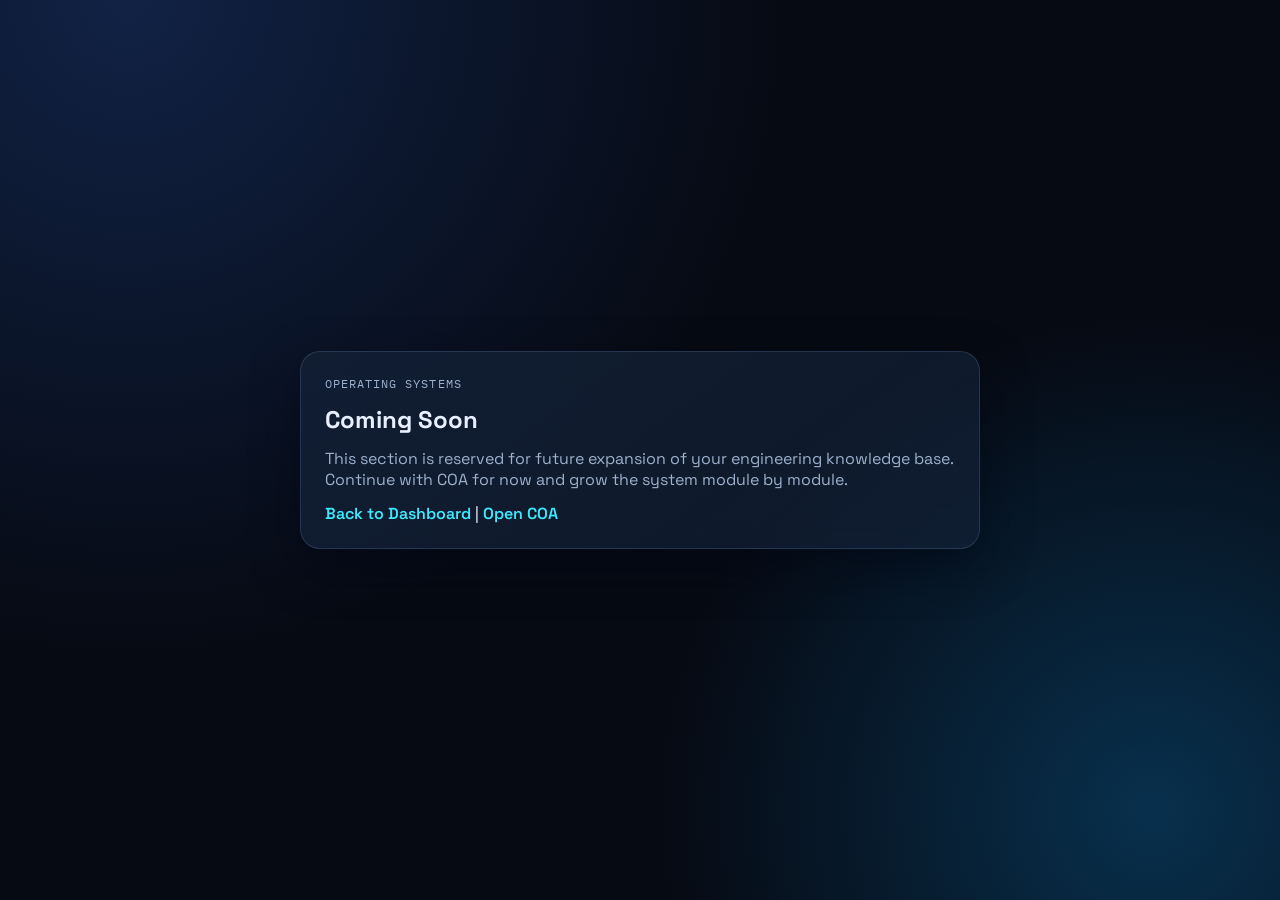
==== OS/index.html @ 99f043b4 "CHV - 23RD MAY - COA PART1 -Number Systems" ====
<!DOCTYPE html>
<html lang="en" data-theme="dark">
  <head>
    <meta charset="UTF-8" />
    <meta name="viewport" content="width=device-width, initial-scale=1.0" />
    <title>Operating Systems | Engineering Knowledge Base</title>
    <link rel="preconnect" href="https://fonts.googleapis.com" />
    <link rel="preconnect" href="https://fonts.gstatic.com" crossorigin />
    <link
      href="https://fonts.googleapis.com/css2?family=Space+Grotesk:wght@400;500;600;700&family=IBM+Plex+Mono:wght@400;500&display=swap"
      rel="stylesheet"
    />
    <link rel="stylesheet" href="../style.css" />
  </head>
  <body>
    <main class="coming-main">
      <section class="coming-card glass-panel">
        <p class="label">Operating Systems</p>
        <h1>Coming Soon</h1>
        <p>
          This section is reserved for future expansion of your engineering knowledge base.
          Continue with COA for now and grow the system module by module.
        </p>
        <div>
          <a href="../index.html">Back to Dashboard</a>
          <span> | </span>
          <a href="../COA/index.html">Open COA</a>
        </div>
      </section>
    </main>
    <script src="../script.js"></script>
  </body>
</html>
---- style.css ----
:root {
  --bg: #060a13;
  --bg-soft: #0d1424;
  --panel-soft: rgba(20, 34, 57, 0.62);
  --panel: rgba(14, 24, 41, 0.72);
  --panel-strong: rgba(18, 31, 52, 0.88);
  --text: #e8f0ff;
  --text-muted: #9db0cc;
  --line: rgba(117, 152, 201, 0.22);
  --cyan: #3ee9ff;
  --blue: #4d8dff;
  --shadow: 0 18px 45px rgba(2, 8, 20, 0.55);
  --radius-xl: 20px;
  --radius-lg: 16px;
  --radius-md: 11px;
}

:root[data-theme="light"] {
  --bg: #ebf3ff;
  --bg-soft: #dfe9ff;
  --panel-soft: rgba(238, 245, 255, 0.92);
  --panel: rgba(255, 255, 255, 0.85);
  --panel-strong: rgba(255, 255, 255, 0.94);
  --text: #132136;
  --text-muted: #4b5c7a;
  --line: rgba(49, 82, 137, 0.2);
  --cyan: #007f95;
  --blue: #1455d9;
  --shadow: 0 18px 40px rgba(74, 96, 134, 0.2);
}

* {
  box-sizing: border-box;
}

body {
  margin: 0;
  min-height: 100vh;
  font-family: "Space Grotesk", sans-serif;
  color: var(--text);
  background: radial-gradient(circle at 10% 0%, #112245 0%, transparent 45%),
    radial-gradient(circle at 90% 90%, #08304d 0%, transparent 35%), var(--bg);
  transition: background 0.35s ease, color 0.35s ease;
}

h1,
h2,
h3,
h4,
p {
  margin: 0;
}

a {
  color: inherit;
  text-decoration: none;
}

.bg-grid {
  position: fixed;
  inset: 0;
  background-image: linear-gradient(var(--line) 1px, transparent 1px),
    linear-gradient(90deg, var(--line) 1px, transparent 1px);
  background-size: 42px 42px;
  mask-image: radial-gradient(circle at center, black 35%, transparent 82%);
  opacity: 0.3;
  pointer-events: none;
}

.main-shell {
  display: grid;
  grid-template-columns: 260px 1fr;
  gap: 1rem;
  padding: 1rem;
  min-height: 100vh;
}

.glass-panel {
  border: 1px solid var(--line);
  background: linear-gradient(150deg, var(--panel-strong), var(--panel));
  box-shadow: var(--shadow);
  backdrop-filter: blur(16px);
  border-radius: var(--radius-xl);
}

.main-sidebar {
  padding: 1.4rem;
  display: flex;
  flex-direction: column;
  gap: 1.2rem;
}

.logo-wrap {
  display: flex;
  align-items: center;
  gap: 0.8rem;
}

.logo-dot {
  width: 16px;
  height: 16px;
  border-radius: 50%;
  background: linear-gradient(145deg, var(--cyan), var(--blue));
  box-shadow: 0 0 20px var(--cyan);
}

.label {
  font-family: "IBM Plex Mono", monospace;
  font-size: 0.72rem;
  letter-spacing: 0.09em;
  text-transform: uppercase;
  color: var(--text-muted);
}

.logo-wrap h1 {
  font-size: 1.15rem;
}

.side-nav {
  display: flex;
  flex-direction: column;
  gap: 0.3rem;
}

.side-nav a {
  padding: 0.6rem 0.8rem;
  border-radius: var(--radius-md);
  color: var(--text-muted);
  transition: all 0.2s ease;
}

.side-nav a:hover,
.side-nav a.active {
  color: var(--text);
  background: rgba(97, 149, 255, 0.16);
  transform: translateX(3px);
}

.side-footer {
  margin-top: auto;
  color: var(--text-muted);
  font-size: 0.87rem;
  line-height: 1.4;
}

.main-content {
  display: flex;
  flex-direction: column;
  gap: 1rem;
  min-width: 0;
}

.topbar {
  padding: 0.95rem 1rem;
  display: flex;
  justify-content: space-between;
  align-items: center;
  position: sticky;
  top: 1rem;
  z-index: 5;
}

.topbar h2 {
  font-size: 1.1rem;
}

.topbar-actions {
  display: flex;
  align-items: center;
}

.btn-pill {
  border: 1px solid var(--line);
  padding: 0.5rem 0.95rem;
  border-radius: 999px;
  font-family: "IBM Plex Mono", monospace;
  font-size: 0.78rem;
  background: rgba(28, 44, 71, 0.5);
  color: var(--text);
  cursor: pointer;
  transition: transform 0.2s ease, border-color 0.2s ease;
}

.btn-pill:hover {
  transform: translateY(-1px);
  border-color: rgba(62, 233, 255, 0.35);
}

.hero {
  padding: 1.25rem;
  display: grid;
  gap: 0.8rem;
  background: linear-gradient(145deg, var(--panel-strong), var(--panel-soft));
}

.hero h3 {
  font-size: clamp(1.2rem, 2vw, 1.9rem);
}

.hero p {
  color: var(--text-muted);
  max-width: 70ch;
}

.btn-primary {
  justify-self: start;
  margin-top: 0.2rem;
  padding: 0.72rem 1.15rem;
  border-radius: var(--radius-md);
  font-weight: 600;
  background: linear-gradient(135deg, var(--blue), var(--cyan));
  color: #031020;
  box-shadow: 0 8px 24px rgba(62, 233, 255, 0.35);
  transition: transform 0.22s ease, box-shadow 0.22s ease;
}

.btn-primary:hover {
  transform: translateY(-2px);
  box-shadow: 0 12px 28px rgba(62, 233, 255, 0.43);
}

.tech-grid {
  display: grid;
  grid-template-columns: repeat(auto-fit, minmax(230px, 1fr));
  gap: 0.9rem;
}

.tech-card {
  padding: 1rem 1rem 1.05rem;
  border: 1px solid var(--line);
  border-radius: var(--radius-lg);
  background: linear-gradient(160deg, rgba(20, 35, 58, 0.95), rgba(8, 19, 38, 0.92));
  display: grid;
  gap: 0.55rem;
  transition: transform 0.22s ease, border-color 0.22s ease, box-shadow 0.22s ease;
}

:root[data-theme="light"] .tech-card {
  background: linear-gradient(160deg, rgba(255, 255, 255, 0.93), rgba(236, 243, 255, 0.95));
}

.tech-card:hover {
  transform: translateY(-4px);
  border-color: rgba(78, 193, 255, 0.65);
  box-shadow: 0 14px 24px rgba(2, 13, 28, 0.38);
}

.tech-card.active {
  box-shadow: 0 0 0 1px rgba(62, 233, 255, 0.45), 0 18px 26px rgba(4, 13, 30, 0.45);
}

.tag {
  width: fit-content;
  padding: 0.22rem 0.5rem;
  border-radius: 999px;
  background: rgba(62, 233, 255, 0.18);
  border: 1px solid rgba(62, 233, 255, 0.35);
  font-size: 0.72rem;
}

.tag.soon {
  background: rgba(129, 152, 198, 0.16);
  border-color: rgba(142, 161, 201, 0.3);
}

.tech-card h4 {
  font-size: 1rem;
}

.tech-card p {
  color: var(--text-muted);
  line-height: 1.45;
}

.tech-card a {
  margin-top: 0.2rem;
  color: var(--cyan);
  font-weight: 600;
}

.coming-main {
  min-height: 100vh;
  display: grid;
  place-items: center;
  padding: 1.4rem;
}

.coming-card {
  width: min(680px, 100%);
  padding: 1.5rem;
  display: grid;
  gap: 0.8rem;
  background: linear-gradient(145deg, var(--panel-strong), var(--panel-soft));
}

.coming-card p {
  color: var(--text-muted);
}

.coming-card a {
  color: var(--cyan);
  font-weight: 600;
}

@media (max-width: 990px) {
  .main-shell {
    grid-template-columns: 1fr;
    gap: 0.8rem;
    padding: 0.85rem;
  }

  .main-sidebar {
    position: static;
    padding: 1rem;
    gap: 0.9rem;
  }

  .side-nav {
    display: grid;
    grid-template-columns: repeat(4, minmax(0, 1fr));
    gap: 0.45rem;
  }

  .side-nav a {
    text-align: center;
    padding: 0.52rem 0.4rem;
    font-size: 0.85rem;
  }

  .side-footer {
    margin-top: 0.2rem;
  }
}

@media (max-width: 600px) {
  .main-shell {
    padding: 0.65rem;
  }

  .topbar {
    flex-direction: column;
    align-items: flex-start;
    gap: 0.6rem;
    top: 0.65rem;
    padding: 0.8rem;
  }

  .hero {
    padding: 1rem;
  }

  .tech-grid {
    grid-template-columns: 1fr;
  }

  .side-nav {
    grid-template-columns: repeat(2, minmax(0, 1fr));
  }

  .coming-card {
    padding: 1rem;
  }
}
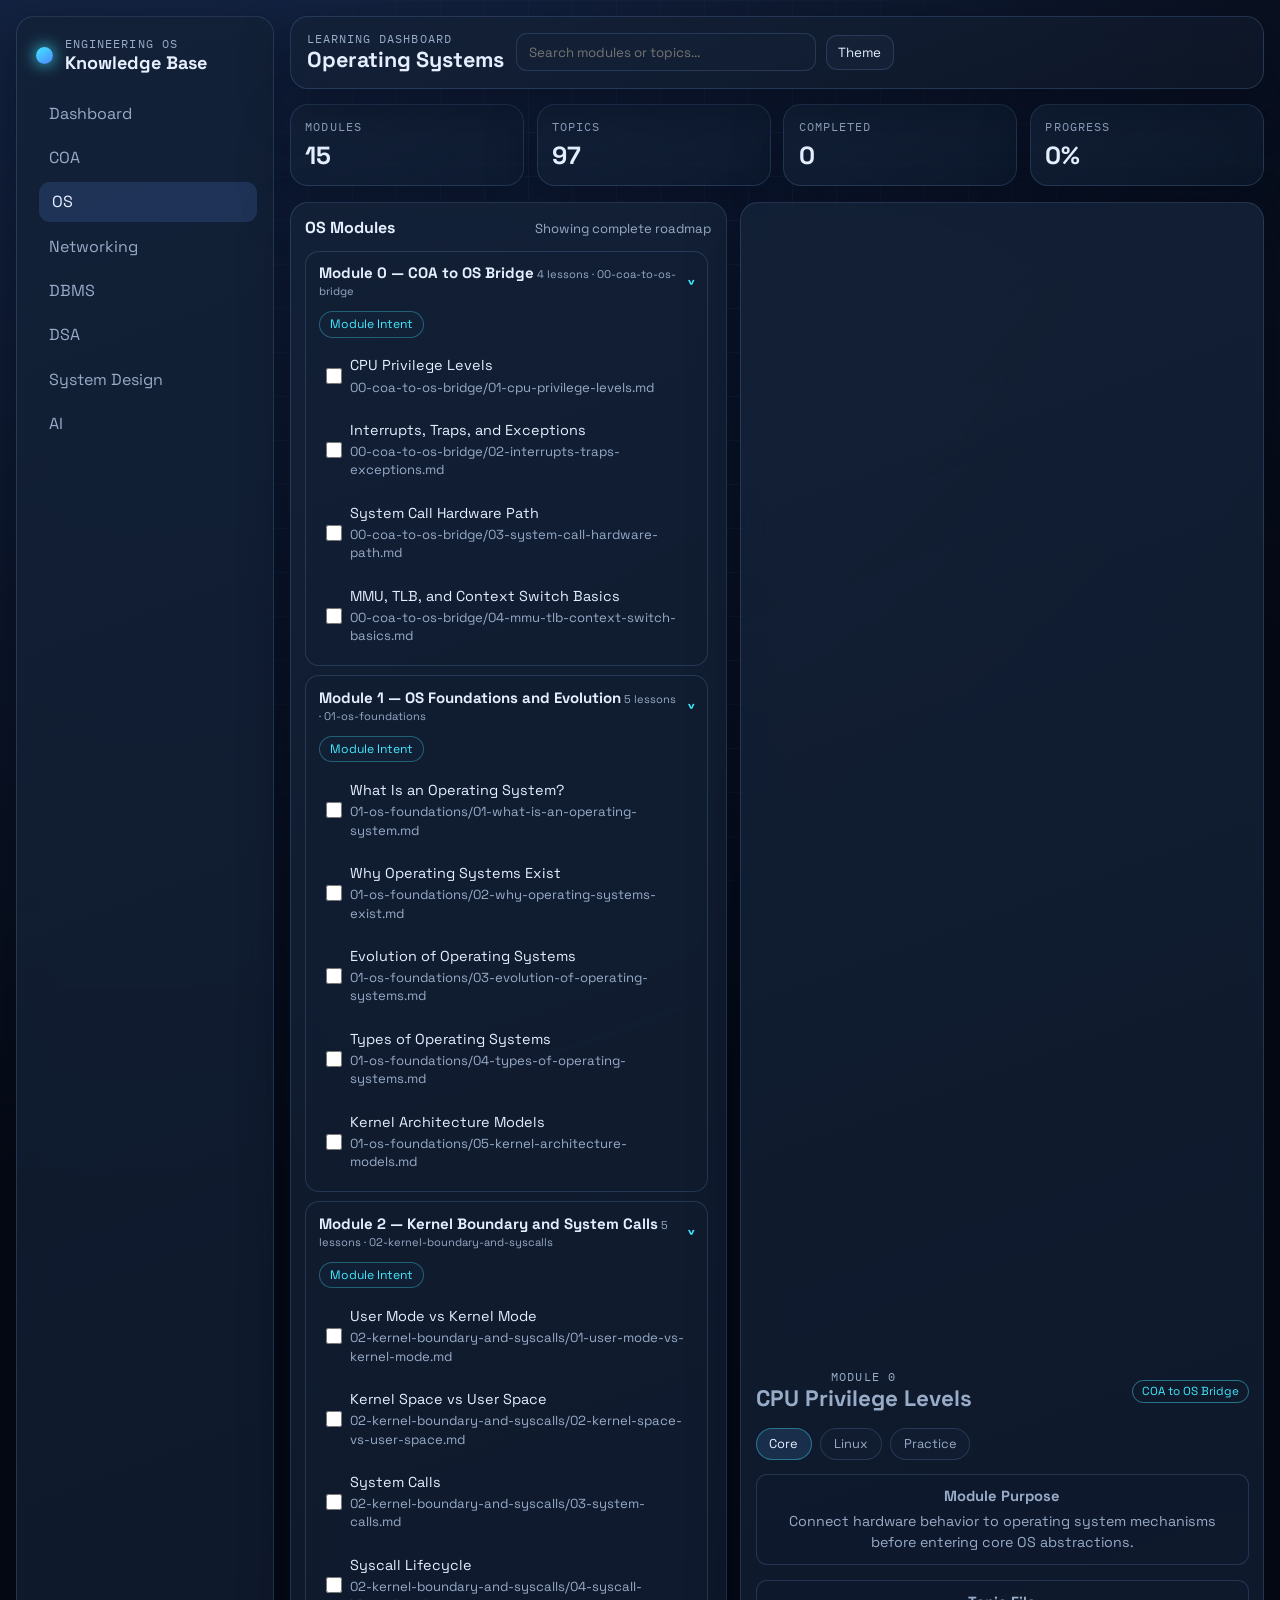
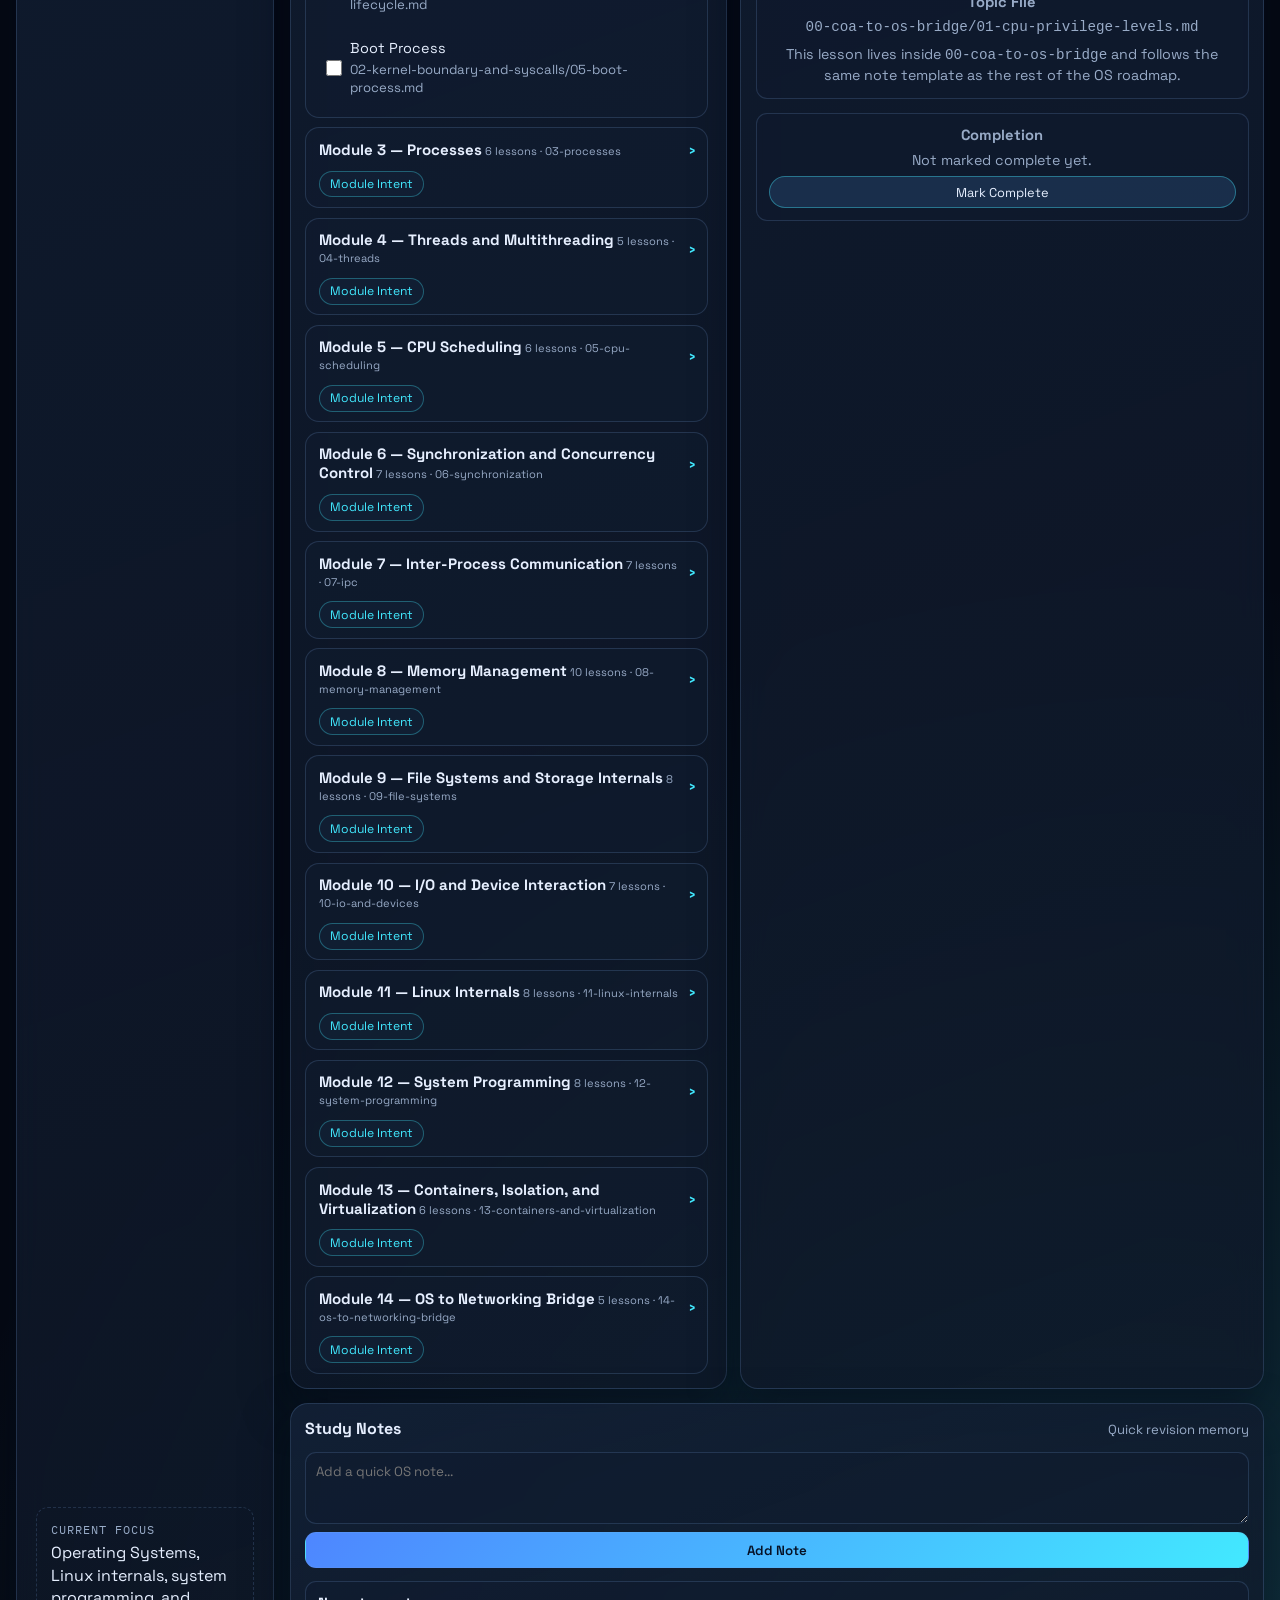
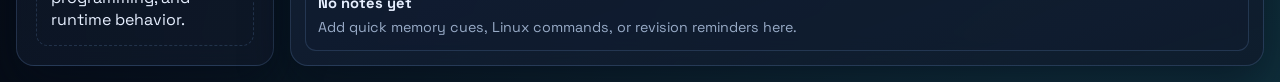
==== commit 3ac77438: "OS Implemented" ====
--- a/OS/index.html
+++ b/OS/index.html
@@ -3,31 +3,120 @@
   <head>
     <meta charset="UTF-8" />
     <meta name="viewport" content="width=device-width, initial-scale=1.0" />
-    <title>Operating Systems | Engineering Knowledge Base</title>
+    <title>OS Learning Hub | Engineering Knowledge Base</title>
     <link rel="preconnect" href="https://fonts.googleapis.com" />
     <link rel="preconnect" href="https://fonts.gstatic.com" crossorigin />
     <link
       href="https://fonts.googleapis.com/css2?family=Space+Grotesk:wght@400;500;600;700&family=IBM+Plex+Mono:wght@400;500&display=swap"
       rel="stylesheet"
     />
-    <link rel="stylesheet" href="../style.css" />
+    <link rel="stylesheet" href="../COA/style.css" />
   </head>
   <body>
-    <main class="coming-main">
-      <section class="coming-card glass-panel">
-        <p class="label">Operating Systems</p>
-        <h1>Coming Soon</h1>
-        <p>
-          This section is reserved for future expansion of your engineering knowledge base.
-          Continue with COA for now and grow the system module by module.
-        </p>
-        <div>
-          <a href="../index.html">Back to Dashboard</a>
-          <span> | </span>
-          <a href="../COA/index.html">Open COA</a>
+    <div class="coa-grid-bg" aria-hidden="true"></div>
+
+    <div class="app-shell">
+      <aside class="sidebar glass" id="sidebar">
+        <div class="brand">
+          <span class="brand-led"></span>
+          <div>
+            <p class="kicker">Engineering OS</p>
+            <h1>Knowledge Base</h1>
+          </div>
         </div>
-      </section>
-    </main>
-    <script src="../script.js"></script>
+
+        <nav class="nav-links" aria-label="Knowledge sections">
+          <a href="../index.html">Dashboard</a>
+          <a href="../COA/index.html">COA</a>
+          <a href="index.html" class="active">OS</a>
+          <a href="../Networking/index.html">Networking</a>
+          <a href="../DBMS/index.html">DBMS</a>
+          <a href="../DSA/index.html">DSA</a>
+          <a href="../System-Design/index.html">System Design</a>
+          <a href="../AI/index.html">AI</a>
+        </nav>
+
+        <div class="sidebar-note">
+          <p class="kicker">Current Focus</p>
+          <p>Operating Systems, Linux internals, system programming, and runtime behavior.</p>
+        </div>
+      </aside>
+
+      <button class="sidebar-backdrop" id="sidebarBackdrop" type="button" aria-label="Close sidebar"></button>
+
+      <main class="workspace">
+        <header class="topbar glass">
+          <button
+            id="mobileNavToggle"
+            class="icon-btn"
+            type="button"
+            aria-label="Toggle sidebar"
+            aria-expanded="false"
+          >
+            Menu
+          </button>
+          <div class="title-wrap">
+            <p class="kicker">Learning Dashboard</p>
+            <h2>Operating Systems</h2>
+          </div>
+          <div class="top-actions">
+            <label class="search-wrap" for="topicSearch">
+              <input id="topicSearch" type="search" placeholder="Search modules or topics..." autocomplete="off" />
+            </label>
+            <button id="themeToggle" class="icon-btn" type="button" aria-label="Toggle theme">Theme</button>
+          </div>
+        </header>
+
+        <section class="stats" id="statsRow" aria-label="OS progress stats">
+          <article class="stat-card glass">
+            <p class="kicker">Modules</p>
+            <h3 id="statModules">0</h3>
+          </article>
+          <article class="stat-card glass">
+            <p class="kicker">Topics</p>
+            <h3 id="statTopics">0</h3>
+          </article>
+          <article class="stat-card glass">
+            <p class="kicker">Completed</p>
+            <h3 id="statCompleted">0</h3>
+          </article>
+          <article class="stat-card glass">
+            <p class="kicker">Progress</p>
+            <h3 id="statProgress">0%</h3>
+          </article>
+        </section>
+
+        <section class="main-layout" aria-label="OS content layout">
+          <article class="modules-panel glass">
+            <div class="panel-head">
+              <h3>OS Modules</h3>
+              <p id="searchMeta" class="meta">Showing complete roadmap</p>
+            </div>
+            <div id="modulesAccordion" class="accordion" role="tree"></div>
+          </article>
+
+          <article class="detail-panel glass" id="detailPanel">
+            <div id="topicDetail" class="detail-empty">
+              <h3>Select a Topic</h3>
+              <p>Choose any OS topic to inspect its module, file path, Linux angle, and study focus.</p>
+            </div>
+          </article>
+
+          <aside class="notes-panel glass">
+            <div class="panel-head">
+              <h3>Study Notes</h3>
+              <p class="meta">Quick revision memory</p>
+            </div>
+            <form id="noteForm" class="note-form">
+              <textarea id="noteInput" rows="3" placeholder="Add a quick OS note..." required></textarea>
+              <button type="submit">Add Note</button>
+            </form>
+            <div id="notesList" class="notes-list"></div>
+          </aside>
+        </section>
+      </main>
+    </div>
+
+    <script src="script.js"></script>
   </body>
 </html>
--- a/COA/style.css
+++ b/COA/style.css
@@ -0,0 +1,988 @@
+:root {
+  --bg: #050913;
+  --bg-soft: #0b1220;
+  --panel-soft: rgba(14, 27, 47, 0.6);
+  --panel: rgba(15, 24, 41, 0.75);
+  --panel-strong: rgba(19, 33, 55, 0.9);
+  --line: rgba(123, 166, 226, 0.2);
+  --text: #e6efff;
+  --muted: #98abc7;
+  --cyan: #42e9ff;
+  --blue: #4e86ff;
+  --ok: #4ef9a4;
+  --warn: #ffc861;
+  --danger: #ff7d91;
+  --shadow: 0 18px 45px rgba(3, 9, 24, 0.52);
+  --radius-xl: 18px;
+  --radius-lg: 14px;
+  --radius-md: 11px;
+}
+
+:root[data-theme="light"] {
+  --bg: #edf4ff;
+  --bg-soft: #e1ebfb;
+  --panel-soft: rgba(236, 244, 255, 0.9);
+  --panel: rgba(255, 255, 255, 0.82);
+  --panel-strong: rgba(255, 255, 255, 0.94);
+  --line: rgba(78, 109, 163, 0.25);
+  --text: #122037;
+  --muted: #4b5f7f;
+  --cyan: #007e9b;
+  --blue: #1953d9;
+  --ok: #11824b;
+  --warn: #b87900;
+  --danger: #cc3551;
+  --shadow: 0 18px 40px rgba(105, 132, 179, 0.25);
+}
+
+* {
+  box-sizing: border-box;
+}
+
+body {
+  margin: 0;
+  min-height: 100vh;
+  font-family: "Space Grotesk", sans-serif;
+  color: var(--text);
+  background:
+    radial-gradient(circle at 10% -10%, rgba(77, 141, 255, 0.25) 0%, transparent 40%),
+    radial-gradient(circle at 90% 105%, rgba(66, 233, 255, 0.2) 0%, transparent 35%),
+    var(--bg);
+  transition: background 0.3s ease, color 0.3s ease;
+}
+
+body.body-no-scroll {
+  overflow: hidden;
+}
+
+h1,
+h2,
+h3,
+h4,
+p,
+ul,
+ol {
+  margin: 0;
+}
+
+button,
+input,
+textarea {
+  font-family: inherit;
+}
+
+.coa-grid-bg {
+  position: fixed;
+  inset: 0;
+  pointer-events: none;
+  opacity: 0.35;
+  background-image: linear-gradient(var(--line) 1px, transparent 1px),
+    linear-gradient(90deg, var(--line) 1px, transparent 1px);
+  background-size: 44px 44px;
+  mask-image: radial-gradient(circle at center, black 40%, transparent 80%);
+}
+
+.app-shell {
+  position: relative;
+  z-index: 1;
+  display: grid;
+  grid-template-columns: 258px 1fr;
+  gap: 1rem;
+  padding: 1rem;
+  min-height: 100vh;
+}
+
+.glass {
+  border: 1px solid var(--line);
+  border-radius: var(--radius-xl);
+  background: linear-gradient(160deg, var(--panel-strong), var(--panel));
+  box-shadow: var(--shadow);
+  backdrop-filter: blur(14px);
+}
+
+.kicker {
+  font-family: "IBM Plex Mono", monospace;
+  font-size: 0.72rem;
+  text-transform: uppercase;
+  letter-spacing: 0.09em;
+  color: var(--muted);
+}
+
+.sidebar {
+  padding: 1.2rem;
+  display: flex;
+  flex-direction: column;
+  gap: 1.2rem;
+  transition: transform 0.24s ease;
+}
+
+.brand {
+  display: flex;
+  gap: 0.75rem;
+  align-items: center;
+}
+
+.brand-led {
+  width: 17px;
+  height: 17px;
+  border-radius: 50%;
+  background: linear-gradient(145deg, var(--cyan), var(--blue));
+  box-shadow: 0 0 16px var(--cyan);
+}
+
+.brand h1 {
+  font-size: 1.13rem;
+}
+
+.nav-links {
+  display: flex;
+  flex-direction: column;
+  gap: 0.3rem;
+}
+
+.nav-links a {
+  border-radius: var(--radius-md);
+  padding: 0.58rem 0.8rem;
+  color: var(--muted);
+  text-decoration: none;
+  transition: all 0.2s ease;
+}
+
+.nav-links a.active,
+.nav-links a:hover {
+  color: var(--text);
+  background: rgba(80, 129, 218, 0.2);
+  transform: translateX(3px);
+}
+
+.sidebar-note {
+  margin-top: auto;
+  padding: 0.85rem;
+  border: 1px dashed var(--line);
+  border-radius: 12px;
+}
+
+.sidebar-note p:last-child {
+  margin-top: 0.35rem;
+  color: var(--text);
+  line-height: 1.4;
+}
+
+.workspace {
+  display: flex;
+  flex-direction: column;
+  gap: 0.95rem;
+  min-width: 0;
+}
+
+.topbar {
+  padding: 0.9rem 1rem;
+  display: grid;
+  grid-template-columns: auto 1fr auto;
+  align-items: center;
+  gap: 0.75rem;
+  position: sticky;
+  top: 1rem;
+  z-index: 10;
+}
+
+.icon-btn {
+  border: 1px solid var(--line);
+  color: var(--text);
+  background: rgba(24, 38, 62, 0.5);
+  border-radius: var(--radius-md);
+  padding: 0.48rem 0.72rem;
+  cursor: pointer;
+  transition: transform 0.2s ease, border-color 0.2s ease, background 0.2s ease;
+}
+
+.icon-btn:hover {
+  transform: translateY(-1px);
+  border-color: rgba(66, 233, 255, 0.42);
+  background: rgba(31, 52, 81, 0.58);
+}
+
+#mobileNavToggle {
+  display: none;
+}
+
+.title-wrap h2 {
+  font-size: clamp(1.04rem, 2vw, 1.35rem);
+}
+
+.top-actions {
+  display: flex;
+  gap: 0.6rem;
+  align-items: center;
+}
+
+.search-wrap {
+  display: block;
+}
+
+.search-wrap input {
+  width: 300px;
+  max-width: 42vw;
+  border: 1px solid var(--line);
+  border-radius: var(--radius-md);
+  padding: 0.6rem 0.78rem;
+  color: var(--text);
+  background: rgba(20, 33, 54, 0.52);
+}
+
+.search-wrap input:focus {
+  outline: 2px solid rgba(66, 233, 255, 0.45);
+}
+
+.stats {
+  display: grid;
+  grid-template-columns: repeat(4, minmax(120px, 1fr));
+  gap: 0.8rem;
+}
+
+.stat-card {
+  padding: 0.9rem;
+  display: grid;
+  gap: 0.35rem;
+  background: linear-gradient(160deg, var(--panel-strong), var(--panel-soft));
+}
+
+.stat-card h3 {
+  font-size: 1.55rem;
+}
+
+.main-layout {
+  display: grid;
+  grid-template-columns: minmax(300px, 1.2fr) minmax(340px, 1.5fr) minmax(250px, 0.9fr);
+  gap: 0.85rem;
+  min-height: 62vh;
+}
+
+.modules-panel,
+.detail-panel,
+.notes-panel {
+  padding: 0.9rem;
+  display: flex;
+  flex-direction: column;
+  gap: 0.8rem;
+  min-width: 0;
+}
+
+.panel-head {
+  display: flex;
+  justify-content: space-between;
+  align-items: baseline;
+  gap: 0.8rem;
+}
+
+.panel-head h3 {
+  font-size: 1rem;
+}
+
+.meta {
+  color: var(--muted);
+  font-size: 0.82rem;
+}
+
+.accordion {
+  display: flex;
+  flex-direction: column;
+  gap: 0.6rem;
+  overflow: auto;
+  padding-right: 0.2rem;
+}
+
+.module-item {
+  border: 1px solid var(--line);
+  border-radius: var(--radius-lg);
+  background: rgba(18, 30, 52, 0.4);
+  transition: border-color 0.2s ease, background 0.2s ease;
+}
+
+.module-item:hover {
+  border-color: rgba(94, 171, 255, 0.32);
+}
+
+:root[data-theme="light"] .module-item {
+  background: rgba(241, 246, 255, 0.8);
+}
+
+.module-head {
+  width: 100%;
+  border: 0;
+  background: transparent;
+  color: var(--text);
+  padding: 0.72rem 0.78rem;
+  display: grid;
+  grid-template-columns: 1fr auto;
+  text-align: left;
+  gap: 0.5rem;
+  cursor: pointer;
+}
+
+.module-head strong {
+  font-size: 0.94rem;
+}
+
+.module-head small {
+  color: var(--muted);
+}
+
+.module-arrow {
+  align-self: center;
+  color: var(--cyan);
+  transition: transform 0.22s ease;
+  font-weight: 700;
+}
+
+.module-item.open .module-arrow {
+  transform: rotate(90deg);
+}
+
+.module-more-block {
+  padding: 0 0.78rem 0.6rem;
+  display: grid;
+  gap: 0.45rem;
+}
+
+.module-more-toggle {
+  border: 1px solid rgba(66, 233, 255, 0.32);
+  color: var(--cyan);
+  background: rgba(21, 38, 61, 0.45);
+  border-radius: 999px;
+  padding: 0.28rem 0.64rem;
+  justify-self: start;
+  font-size: 0.76rem;
+  cursor: pointer;
+}
+
+.module-more-content {
+  display: none;
+  border: 1px solid var(--line);
+  border-radius: var(--radius-md);
+  padding: 0.7rem;
+  background: rgba(14, 26, 44, 0.42);
+}
+
+:root[data-theme="light"] .module-more-content {
+  background: rgba(244, 249, 255, 0.92);
+}
+
+.module-more-content.open {
+  display: block;
+  animation: fadeIn 0.32s ease;
+}
+
+.module-one-info {
+  display: grid;
+  gap: 0.42rem;
+}
+
+.module-one-info h4 {
+  font-size: 0.9rem;
+}
+
+.module-one-info h5 {
+  margin-top: 0.25rem;
+  font-size: 0.8rem;
+  color: var(--text);
+}
+
+.module-one-info p,
+.module-one-info li {
+  color: var(--muted);
+  font-size: 0.8rem;
+  line-height: 1.45;
+}
+
+.module-one-info ol,
+.module-one-info ul {
+  margin: 0;
+  padding-left: 1rem;
+  display: grid;
+  gap: 0.2rem;
+}
+
+.module-body {
+  display: grid;
+  grid-template-rows: 0fr;
+  transition: grid-template-rows 0.26s ease;
+}
+
+.module-item.open .module-body {
+  grid-template-rows: 1fr;
+}
+
+.module-body-inner {
+  overflow: hidden;
+}
+
+.topic-list {
+  list-style: none;
+  margin: 0;
+  padding: 0 0.7rem 0.7rem;
+  display: grid;
+  gap: 0.42rem;
+}
+
+.topic-row {
+  border: 1px solid transparent;
+  border-radius: var(--radius-md);
+  display: grid;
+  grid-template-columns: auto 1fr;
+  gap: 0.5rem;
+  align-items: center;
+  padding: 0.45rem;
+  transition: border-color 0.2s ease, background 0.2s ease;
+}
+
+.topic-row:hover {
+  border-color: var(--line);
+  background: rgba(76, 108, 164, 0.14);
+}
+
+.topic-check {
+  margin: 0;
+  width: 1rem;
+  height: 1rem;
+  accent-color: var(--ok);
+  cursor: pointer;
+}
+
+.topic-btn {
+  background: transparent;
+  border: 0;
+  text-align: left;
+  color: var(--text);
+  font-size: 0.9rem;
+  line-height: 1.4;
+  padding: 0;
+  cursor: pointer;
+}
+
+.topic-row.active {
+  border-color: rgba(66, 233, 255, 0.56);
+  box-shadow: inset 0 0 0 1px rgba(66, 233, 255, 0.2);
+}
+
+.topic-row.completed .topic-btn {
+  color: var(--muted);
+  text-decoration: line-through;
+  text-decoration-thickness: 1.5px;
+}
+
+.detail-empty {
+  margin: auto;
+  text-align: center;
+  display: grid;
+  gap: 0.5rem;
+  color: var(--muted);
+}
+
+.topic-card {
+  display: grid;
+  gap: 0.9rem;
+}
+
+.detail-tabs {
+  display: flex;
+  flex-wrap: wrap;
+  gap: 0.5rem;
+}
+
+.detail-tab {
+  border: 1px solid var(--line);
+  background: rgba(20, 34, 56, 0.45);
+  color: var(--muted);
+  border-radius: 999px;
+  padding: 0.42rem 0.8rem;
+  font-size: 0.8rem;
+  cursor: pointer;
+  transition: border-color 0.2s ease, color 0.2s ease, background 0.2s ease;
+}
+
+.detail-tab.active,
+.detail-tab:hover {
+  color: var(--text);
+  border-color: rgba(66, 233, 255, 0.38);
+  background: rgba(37, 68, 106, 0.5);
+}
+
+.topic-card h3 {
+  font-size: clamp(1.05rem, 1.8vw, 1.4rem);
+}
+
+.topic-head {
+  display: flex;
+  justify-content: space-between;
+  align-items: center;
+  gap: 0.8rem;
+}
+
+.badge {
+  border: 1px solid rgba(66, 233, 255, 0.45);
+  color: var(--cyan);
+  padding: 0.22rem 0.56rem;
+  border-radius: 999px;
+  font-size: 0.73rem;
+  white-space: nowrap;
+}
+
+.topic-section {
+  border: 1px solid var(--line);
+  border-radius: var(--radius-md);
+  padding: 0.75rem;
+  display: grid;
+  gap: 0.35rem;
+  background: rgba(17, 28, 48, 0.38);
+}
+
+:root[data-theme="light"] .topic-section {
+  background: rgba(245, 249, 255, 0.9);
+}
+
+.topic-section h4 {
+  font-size: 0.92rem;
+}
+
+.topic-section p,
+.topic-section li {
+  color: var(--muted);
+  line-height: 1.45;
+  font-size: 0.89rem;
+}
+
+.topic-section ul,
+.topic-section ol {
+  padding-left: 1.1rem;
+}
+
+.visual-block {
+  display: grid;
+  gap: 0.45rem;
+  margin-top: 0.1rem;
+}
+
+.visual-row {
+  display: flex;
+  align-items: center;
+  gap: 0.55rem;
+}
+
+.visual-label {
+  min-width: 70px;
+  font-family: "IBM Plex Mono", monospace;
+  font-size: 0.76rem;
+  color: var(--muted);
+}
+
+.visual-bar {
+  height: 10px;
+  border-radius: 999px;
+  background: linear-gradient(90deg, var(--blue), var(--cyan));
+  box-shadow: 0 0 14px rgba(66, 233, 255, 0.35);
+}
+
+.code-sample {
+  margin: 0;
+  padding: 0.7rem;
+  border-radius: var(--radius-md);
+  background: rgba(3, 10, 22, 0.78);
+  border: 1px solid rgba(117, 167, 229, 0.25);
+  color: #b2eeff;
+  font-family: "IBM Plex Mono", monospace;
+  font-size: 0.78rem;
+  overflow: auto;
+}
+
+.flow-diagram {
+  margin: 0.2rem 0 0;
+  padding: 0.7rem;
+  border-radius: var(--radius-md);
+  border: 1px solid rgba(117, 167, 229, 0.25);
+  background: rgba(5, 14, 28, 0.75);
+  color: #a7e5ff;
+  font-family: "IBM Plex Mono", monospace;
+  font-size: 0.76rem;
+  line-height: 1.5;
+  white-space: pre-wrap;
+}
+
+.mini-grid {
+  display: grid;
+  grid-template-columns: repeat(auto-fit, minmax(150px, 1fr));
+  gap: 0.6rem;
+}
+
+.mini-card {
+  border: 1px solid var(--line);
+  border-radius: var(--radius-md);
+  padding: 0.72rem;
+  display: grid;
+  gap: 0.25rem;
+  background: rgba(12, 23, 41, 0.52);
+}
+
+:root[data-theme="light"] .mini-card {
+  background: rgba(246, 250, 255, 0.92);
+}
+
+.mini-label {
+  font-family: "IBM Plex Mono", monospace;
+  font-size: 0.72rem;
+  color: var(--muted);
+  text-transform: uppercase;
+  letter-spacing: 0.08em;
+}
+
+.signal-pill-row {
+  display: flex;
+  flex-wrap: wrap;
+  gap: 0.5rem;
+}
+
+.signal-pill {
+  display: inline-flex;
+  align-items: center;
+  border-radius: 999px;
+  padding: 0.42rem 0.8rem;
+  font-size: 0.78rem;
+  font-weight: 600;
+}
+
+.signal-pill.high {
+  background: rgba(78, 249, 164, 0.16);
+  color: var(--ok);
+  border: 1px solid rgba(78, 249, 164, 0.32);
+}
+
+.signal-pill.low {
+  background: rgba(77, 134, 255, 0.16);
+  color: var(--blue);
+  border: 1px solid rgba(77, 134, 255, 0.3);
+}
+
+.topic-hero-visual {
+  background:
+    radial-gradient(circle at top right, rgba(66, 233, 255, 0.14), transparent 35%),
+    rgba(17, 28, 48, 0.38);
+}
+
+.flow-stack {
+  display: grid;
+  justify-items: center;
+  gap: 0.2rem;
+  padding: 0.3rem 0;
+}
+
+.flow-stack-node {
+  width: min(100%, 280px);
+  display: grid;
+  justify-items: center;
+  gap: 0.2rem;
+}
+
+.flow-stack-node span {
+  width: 100%;
+  text-align: center;
+  border: 1px solid var(--line);
+  border-radius: var(--radius-md);
+  padding: 0.62rem 0.75rem;
+  background: rgba(9, 20, 37, 0.78);
+  box-shadow: inset 0 1px 0 rgba(255, 255, 255, 0.03);
+}
+
+.flow-stack.blue .flow-stack-node span {
+  border-color: rgba(77, 134, 255, 0.32);
+}
+
+.flow-stack.cyan .flow-stack-node span {
+  border-color: rgba(66, 233, 255, 0.34);
+  box-shadow: 0 12px 28px rgba(10, 22, 42, 0.28);
+}
+
+.flow-stack-arrow {
+  width: 2px;
+  height: 18px;
+  background: linear-gradient(180deg, var(--blue), var(--cyan));
+  position: relative;
+}
+
+.flow-stack-arrow::after {
+  content: "";
+  position: absolute;
+  left: 50%;
+  bottom: -3px;
+  width: 8px;
+  height: 8px;
+  border-right: 2px solid var(--cyan);
+  border-bottom: 2px solid var(--cyan);
+  transform: translateX(-50%) rotate(45deg);
+}
+
+.flow-rail {
+  display: grid;
+  gap: 0.6rem;
+}
+
+.flow-rail-node {
+  display: flex;
+  align-items: center;
+  gap: 0.55rem;
+  flex-wrap: wrap;
+}
+
+.flow-rail-node span {
+  border: 1px solid var(--line);
+  border-radius: 999px;
+  padding: 0.48rem 0.72rem;
+  background: rgba(12, 24, 43, 0.72);
+  color: var(--text);
+}
+
+.flow-rail-arrow {
+  font-family: "IBM Plex Mono", monospace;
+  color: var(--cyan);
+  font-size: 0.92rem;
+}
+
+.note-form {
+  display: grid;
+  gap: 0.5rem;
+}
+
+.note-form textarea {
+  border: 1px solid var(--line);
+  border-radius: var(--radius-md);
+  padding: 0.6rem;
+  color: var(--text);
+  background: rgba(16, 27, 47, 0.52);
+  resize: vertical;
+}
+
+.note-form button {
+  border: 1px solid var(--line);
+  border-radius: var(--radius-md);
+  padding: 0.53rem 0.74rem;
+  color: #061226;
+  background: linear-gradient(135deg, var(--blue), var(--cyan));
+  font-weight: 600;
+  cursor: pointer;
+}
+
+.notes-list {
+  display: grid;
+  gap: 0.52rem;
+  overflow: auto;
+}
+
+.note-item {
+  border: 1px solid var(--line);
+  border-radius: var(--radius-md);
+  padding: 0.6rem;
+  display: grid;
+  gap: 0.46rem;
+  background: rgba(18, 31, 54, 0.48);
+}
+
+:root[data-theme="light"] .note-item {
+  background: rgba(247, 251, 255, 0.95);
+}
+
+.note-item p {
+  color: var(--text);
+  font-size: 0.86rem;
+  line-height: 1.4;
+}
+
+.note-item footer {
+  display: flex;
+  justify-content: space-between;
+  align-items: center;
+}
+
+.note-item small {
+  color: var(--muted);
+  font-size: 0.72rem;
+}
+
+.note-item button {
+  border: 1px solid rgba(255, 125, 145, 0.3);
+  color: var(--danger);
+  background: rgba(255, 125, 145, 0.08);
+  border-radius: 7px;
+  padding: 0.18rem 0.5rem;
+  cursor: pointer;
+}
+
+.fade-in {
+  animation: fadeIn 0.4s ease;
+}
+
+.sidebar-backdrop {
+  display: none;
+}
+
+@keyframes fadeIn {
+  from {
+    opacity: 0;
+    transform: translateY(6px);
+  }
+  to {
+    opacity: 1;
+    transform: translateY(0);
+  }
+}
+
+@media (max-width: 1280px) {
+  .main-layout {
+    grid-template-columns: minmax(290px, 1fr) minmax(300px, 1.2fr);
+  }
+
+  .notes-panel {
+    grid-column: span 2;
+  }
+}
+
+@media (max-width: 980px) {
+  .app-shell {
+    grid-template-columns: 1fr;
+    padding: 0.85rem;
+  }
+
+  .sidebar {
+    position: fixed;
+    left: 0.8rem;
+    top: 0.8rem;
+    bottom: 0.8rem;
+    width: min(290px, calc(100% - 1.6rem));
+    transform: translateX(-120%);
+    transition: transform 0.24s ease;
+    z-index: 20;
+    overflow-y: auto;
+  }
+
+  .sidebar.open {
+    transform: translateX(0);
+  }
+
+  .sidebar-backdrop {
+    display: block;
+    position: fixed;
+    inset: 0;
+    border: 0;
+    opacity: 0;
+    pointer-events: none;
+    background: rgba(2, 8, 20, 0.6);
+    backdrop-filter: blur(2px);
+    transition: opacity 0.2s ease;
+    z-index: 15;
+  }
+
+  .sidebar-backdrop.open {
+    opacity: 1;
+    pointer-events: auto;
+  }
+
+  #mobileNavToggle {
+    display: inline-flex;
+    justify-content: center;
+    align-items: center;
+    min-width: 72px;
+  }
+
+  .search-wrap input {
+    width: 220px;
+    max-width: 48vw;
+  }
+
+  .stats {
+    grid-template-columns: repeat(2, minmax(120px, 1fr));
+  }
+
+  .main-layout {
+    grid-template-columns: 1fr;
+    min-height: auto;
+  }
+
+  .notes-panel {
+    grid-column: auto;
+  }
+
+  .module-more-block {
+    padding: 0 0.65rem 0.55rem;
+  }
+}
+
+@media (max-width: 680px) {
+  .app-shell {
+    padding: 0.65rem;
+    gap: 0.7rem;
+  }
+
+  .topbar {
+    top: 0.65rem;
+    grid-template-columns: auto 1fr;
+    gap: 0.65rem;
+    padding: 0.75rem;
+  }
+
+  .top-actions {
+    grid-column: span 2;
+    width: 100%;
+    display: grid;
+    grid-template-columns: 1fr auto;
+  }
+
+  .search-wrap {
+    flex: 1;
+  }
+
+  .search-wrap input {
+    width: 100%;
+    max-width: none;
+  }
+
+  .stats {
+    grid-template-columns: 1fr;
+    gap: 0.6rem;
+  }
+
+  .title-wrap h2 {
+    font-size: 0.98rem;
+  }
+
+  .modules-panel,
+  .detail-panel,
+  .notes-panel {
+    padding: 0.75rem;
+    gap: 0.65rem;
+  }
+
+  .module-one-info p,
+  .module-one-info li {
+    font-size: 0.78rem;
+  }
+
+  .panel-head {
+    align-items: center;
+  }
+
+  .panel-head .meta {
+    font-size: 0.76rem;
+  }
+
+  .topic-head {
+    flex-direction: column;
+    align-items: flex-start;
+  }
+
+  .detail-tabs {
+    gap: 0.4rem;
+  }
+
+  .detail-tab {
+    width: 100%;
+    justify-content: center;
+  }
+}
